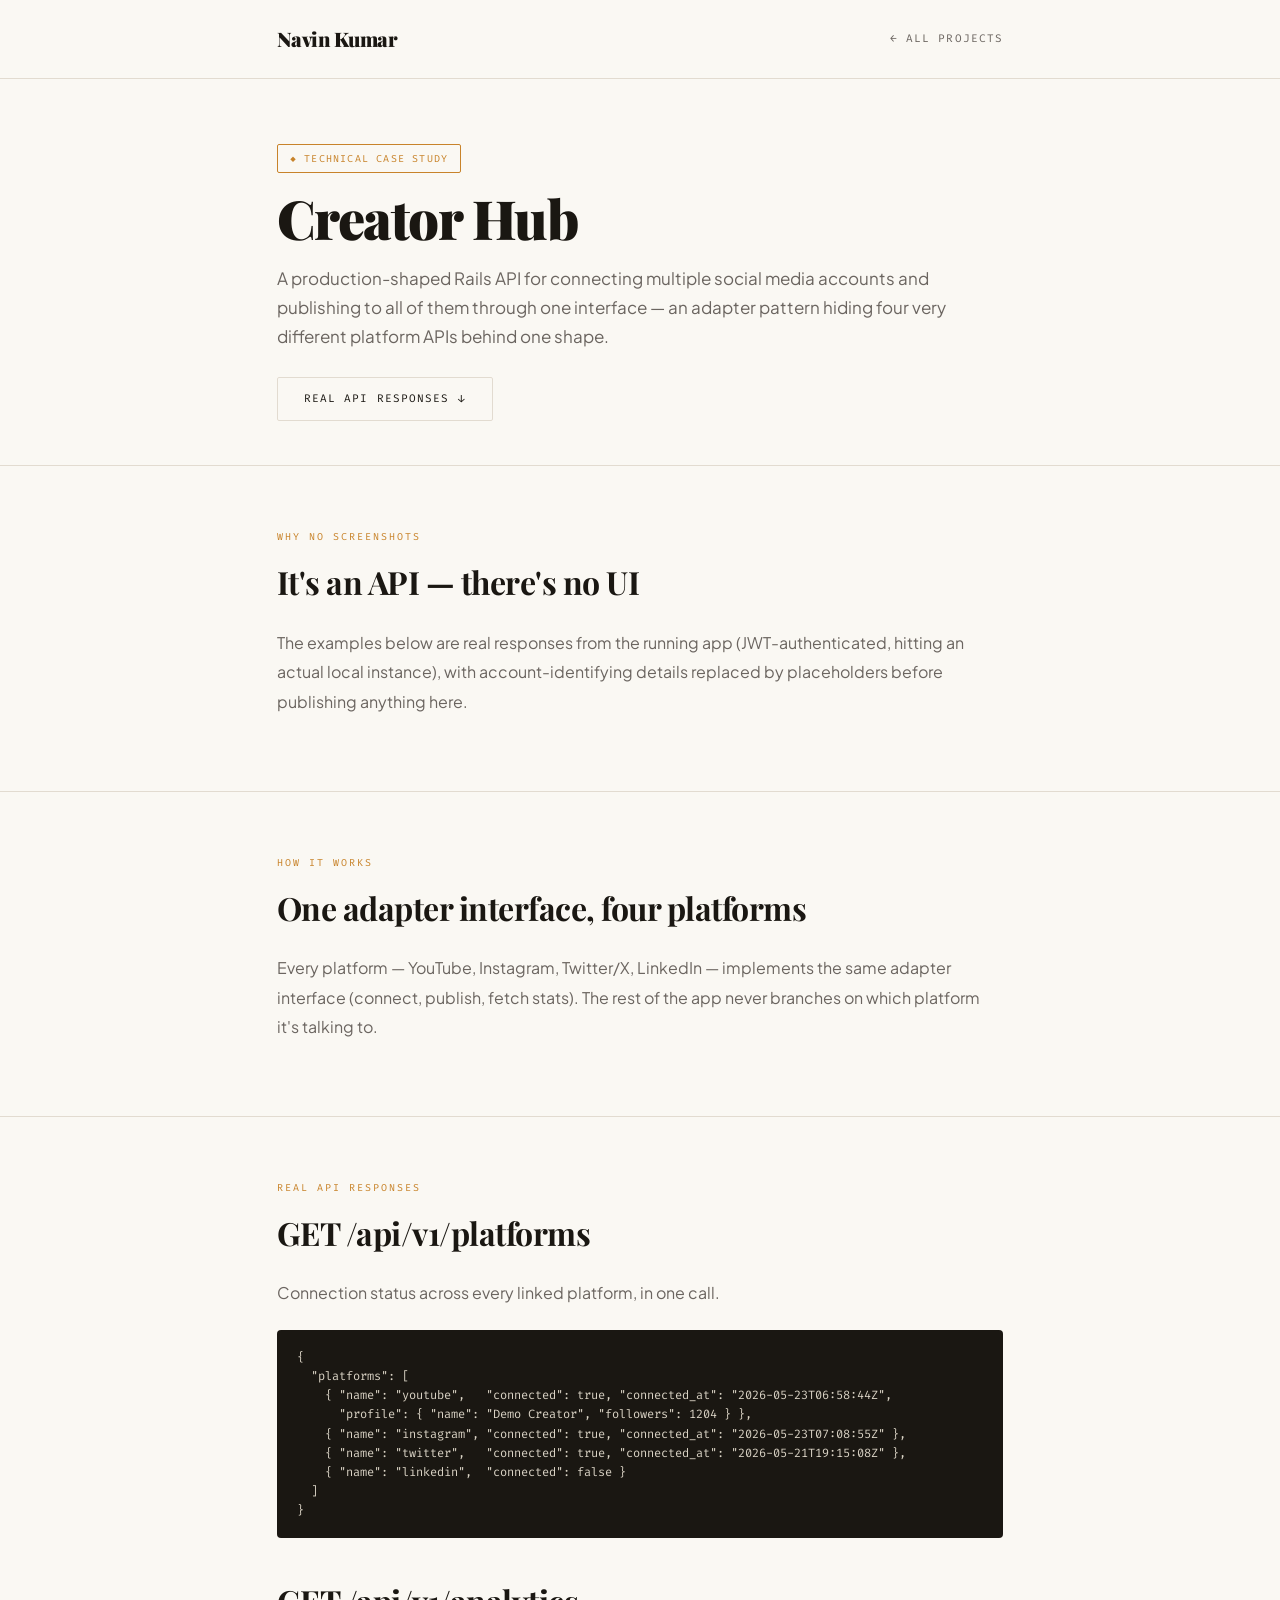
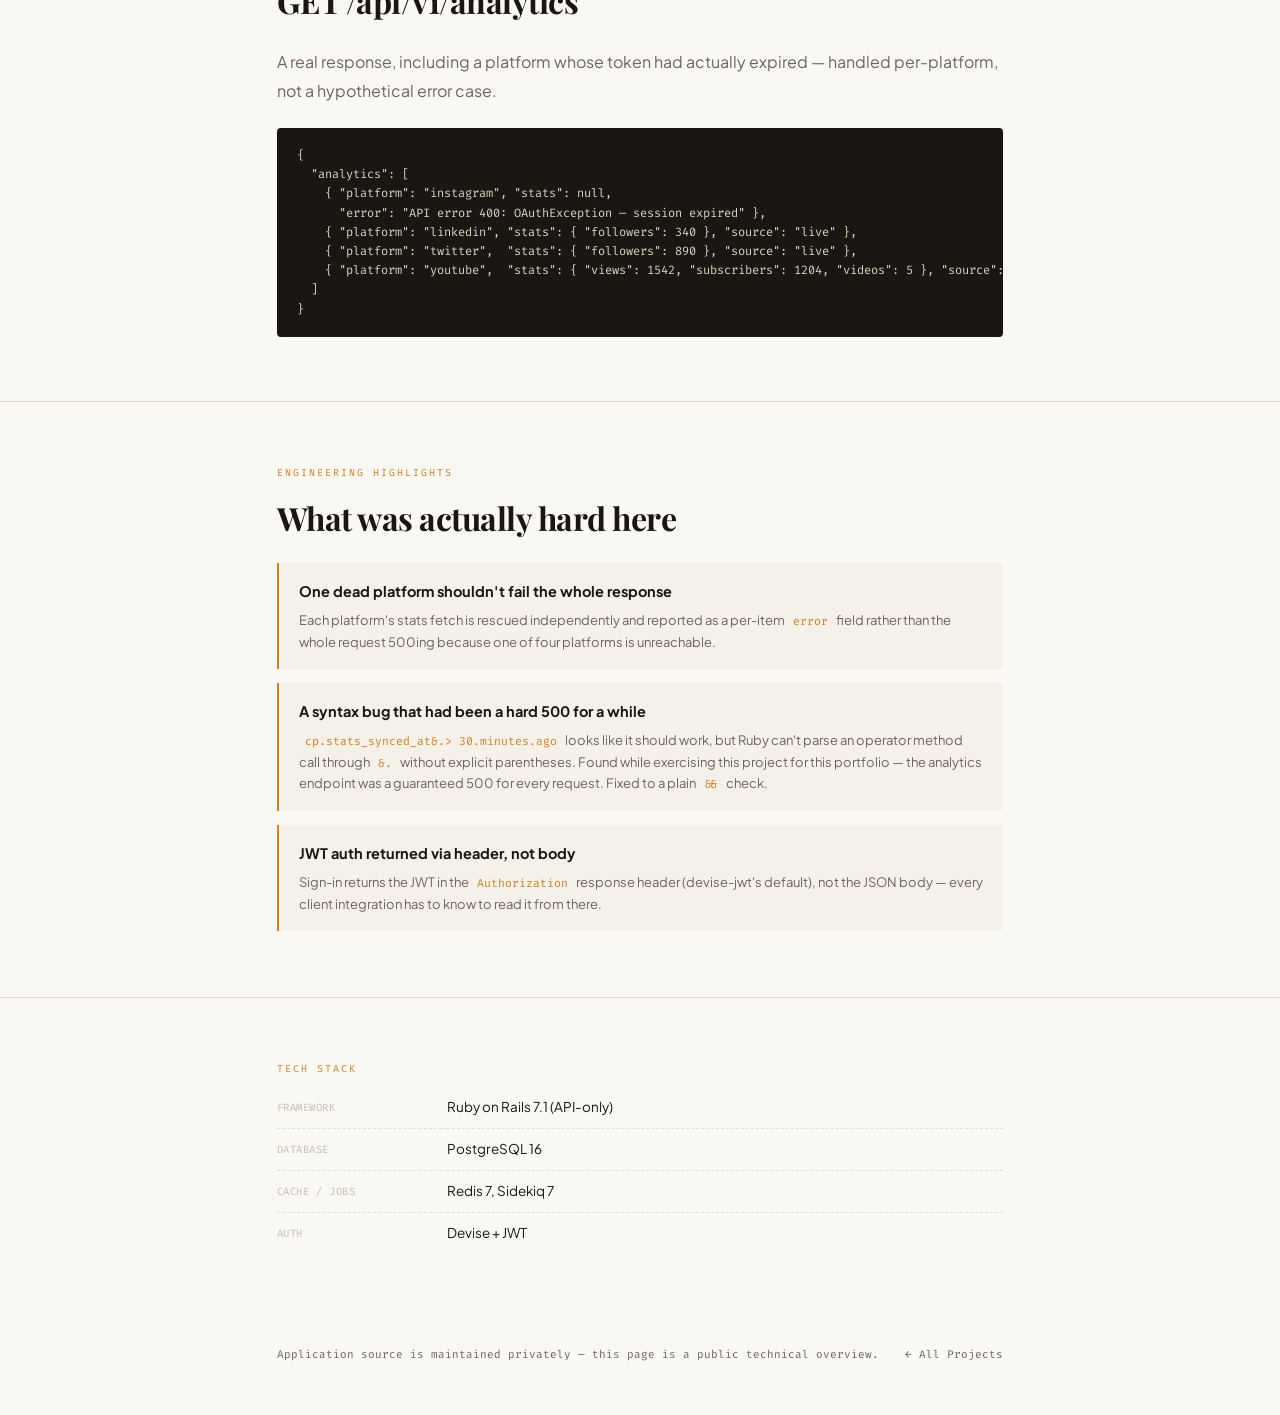
==== work/creator-hub.html @ 5b29a406 "Add a Projects section with 6 case-study pages New "Recent Builds" section (05) on the main page, ma" ====
<!doctype html>
<html lang="en">
<head>
<meta charset="utf-8">
<meta name="viewport" content="width=device-width, initial-scale=1">
<title>Creator Hub — Navin Kumar</title>
<meta name="description" content="An adapter-pattern Rails API for managing and publishing to multiple social platforms from one unified feed.">
<link rel="preconnect" href="https://fonts.googleapis.com"/>
<link rel="preconnect" href="https://fonts.gstatic.com" crossorigin/>
<link href="https://fonts.googleapis.com/css2?family=Playfair+Display:ital,wght@0,400;0,700;0,900;1,400&family=Plus+Jakarta+Sans:wght@300;400;500;600;700&family=Fira+Code:wght@300;400;500&display=swap" rel="stylesheet"/>
<link rel="stylesheet" href="case-study.css">
</head>
<body>

<header class="top">
  <div class="wrap">
    <a class="logo" href="../index.html">Navin Kumar</a>
    <a class="back" href="../index.html#projects">← All Projects</a>
  </div>
</header>

<section class="hero">
  <div class="wrap">
    <span class="status case">◆ Technical case study</span>
    <h1>Creator Hub</h1>
    <p class="dek">A production-shaped Rails API for connecting multiple social media accounts and publishing to all of them through one interface — an adapter pattern hiding four very different platform APIs behind one shape.</p>
    <div class="cta-row"><a class="btn-outline" href="#api">Real API responses ↓</a></div>
  </div>
</section>

<section class="block">
  <div class="wrap">
    <p class="sec-label">Why no screenshots</p>
    <h2>It's an API — there's no UI</h2>
    <p class="lede">The examples below are real responses from the running app (JWT-authenticated, hitting an actual local instance), with account-identifying details replaced by placeholders before publishing anything here.</p>
  </div>
</section>

<section class="block">
  <div class="wrap">
    <p class="sec-label">How it works</p>
    <h2>One adapter interface, four platforms</h2>
    <p class="lede">Every platform — YouTube, Instagram, Twitter/X, LinkedIn — implements the same adapter interface (connect, publish, fetch stats). The rest of the app never branches on which platform it's talking to.</p>
  </div>
</section>

<section class="block" id="api">
  <div class="wrap">
    <p class="sec-label">Real API responses</p>
    <h2>GET /api/v1/platforms</h2>
    <p class="lede">Connection status across every linked platform, in one call.</p>
<pre class="code">{
  "platforms": [
    { "name": "youtube",   "connected": true, "connected_at": "2026-05-23T06:58:44Z",
      "profile": { "name": "Demo Creator", "followers": 1204 } },
    { "name": "instagram", "connected": true, "connected_at": "2026-05-23T07:08:55Z" },
    { "name": "twitter",   "connected": true, "connected_at": "2026-05-21T19:15:08Z" },
    { "name": "linkedin",  "connected": false }
  ]
}</pre>

    <h2 style="margin-top:36px">GET /api/v1/analytics</h2>
    <p class="lede">A real response, including a platform whose token had actually expired — handled per-platform, not a hypothetical error case.</p>
<pre class="code">{
  "analytics": [
    { "platform": "instagram", "stats": null,
      "error": "API error 400: OAuthException — session expired" },
    { "platform": "linkedin", "stats": { "followers": 340 }, "source": "live" },
    { "platform": "twitter",  "stats": { "followers": 890 }, "source": "live" },
    { "platform": "youtube",  "stats": { "views": 1542, "subscribers": 1204, "videos": 5 }, "source": "live" }
  ]
}</pre>
  </div>
</section>

<section class="block">
  <div class="wrap">
    <p class="sec-label">Engineering highlights</p>
    <h2>What was actually hard here</h2>
    <div class="highlight">
      <h4>One dead platform shouldn't fail the whole response</h4>
      <p>Each platform's stats fetch is rescued independently and reported as a per-item <code class="k">error</code> field rather than the whole request 500ing because one of four platforms is unreachable.</p>
    </div>
    <div class="highlight">
      <h4>A syntax bug that had been a hard 500 for a while</h4>
      <p><code class="k">cp.stats_synced_at&.&gt; 30.minutes.ago</code> looks like it should work, but Ruby can't parse an operator method call through <code class="k">&.</code> without explicit parentheses. Found while exercising this project for this portfolio — the analytics endpoint was a guaranteed 500 for every request. Fixed to a plain <code class="k">&&</code> check.</p>
    </div>
    <div class="highlight">
      <h4>JWT auth returned via header, not body</h4>
      <p>Sign-in returns the JWT in the <code class="k">Authorization</code> response header (devise-jwt's default), not the JSON body — every client integration has to know to read it from there.</p>
    </div>
  </div>
</section>

<section class="block">
  <div class="wrap">
    <p class="sec-label">Tech stack</p>
    <table class="stack">
      <tr><td>Framework</td><td>Ruby on Rails 7.1 (API-only)</td></tr>
      <tr><td>Database</td><td>PostgreSQL 16</td></tr>
      <tr><td>Cache / jobs</td><td>Redis 7, Sidekiq 7</td></tr>
      <tr><td>Auth</td><td>Devise + JWT</td></tr>
    </table>
  </div>
</section>

<footer class="bottom">
  <div class="wrap">
    <span>Application source is maintained privately — this page is a public technical overview.</span>
    <a href="../index.html#projects">← All Projects</a>
  </div>
</footer>

</body>
</html>
---- work/case-study.css ----
:root {
  --cream:   #f5f0e8;
  --paper:   #faf8f3;
  --ink:     #1a1712;
  --mid:     #6b6560;
  --light:   #c4bdb2;
  --amber:   #c8832a;
  --amber-l: #e8a84a;
  --border:  #e2dbd0;
  --serif: 'Playfair Display', Georgia, serif;
  --sans:  'Plus Jakarta Sans', sans-serif;
  --mono:  'Fira Code', monospace;
  --px: clamp(20px, 6vw, 80px);
}

* { box-sizing: border-box; }
html { scroll-behavior: smooth; }
body { margin: 0; background: var(--paper); color: var(--ink); font-family: var(--sans); font-size: 15px; line-height: 1.7; }
a { color: inherit; }
img, video { max-width: 100%; display: block; }

.wrap { max-width: 880px; margin: 0 auto; padding: 0 var(--px); }

header.top { border-bottom: 1px solid var(--border); padding: 22px 0; }
header.top .wrap { display: flex; justify-content: space-between; align-items: center; }
header.top .logo { font-family: var(--serif); font-size: 20px; font-weight: 900; text-decoration: none; letter-spacing: -.5px; }
header.top .back { font-family: var(--mono); font-size: 11px; letter-spacing: .1em; text-transform: uppercase; color: var(--mid); text-decoration: none; }
header.top .back:hover { color: var(--amber); }

.hero { padding: 64px 0 44px; border-bottom: 1px solid var(--border); }
.status { font-family: var(--mono); font-size: 10px; letter-spacing: .12em; text-transform: uppercase; display: inline-block; margin-bottom: 18px; padding: 5px 12px; border: 1px solid var(--border); border-radius: 2px; }
.status.live { color: #4caf50; border-color: #4caf50; }
.status.case { color: var(--amber); border-color: var(--amber); }
.status.poc  { color: var(--mid); }
h1 { font-family: var(--serif); font-size: clamp(34px, 5vw, 54px); font-weight: 900; letter-spacing: -1.5px; line-height: 1.02; margin: 0 0 18px; }
.dek { font-family: var(--sans); font-size: clamp(15px, 1.6vw, 17px); color: var(--mid); max-width: 62ch; margin-bottom: 26px; }
.cta-row { display: flex; gap: 14px; flex-wrap: wrap; }
.btn-solid { font-family: var(--mono); font-size: 11px; letter-spacing: .1em; text-transform: uppercase; background: var(--ink); color: var(--paper); padding: 13px 26px; border-radius: 2px; text-decoration: none; display: inline-flex; align-items: center; gap: 8px; }
.btn-outline { font-family: var(--mono); font-size: 11px; letter-spacing: .1em; text-transform: uppercase; background: transparent; color: var(--ink); padding: 12px 26px; border-radius: 2px; border: 1px solid var(--border); text-decoration: none; display: inline-flex; align-items: center; gap: 8px; }
.btn-outline:hover { border-color: var(--amber); color: var(--amber); }

section.block { padding: 52px 0; border-bottom: 1px solid var(--border); }
section.block:last-of-type { border-bottom: none; }
.sec-label { font-family: var(--mono); font-size: 10px; letter-spacing: .2em; text-transform: uppercase; color: var(--amber); margin-bottom: 10px; }
h2 { font-family: var(--serif); font-size: clamp(24px, 3.5vw, 32px); font-weight: 700; letter-spacing: -.5px; margin: 0 0 18px; }
p.lede { font-family: var(--sans); font-size: clamp(14px, 1.5vw, 16px); color: var(--mid); line-height: 1.85; max-width: 68ch; margin-bottom: 22px; }
code.k { font-family: var(--mono); font-size: .88em; color: var(--amber); background: var(--cream); padding: 1px 6px; border-radius: 2px; }

.frame { border: 1px solid var(--border); border-radius: 4px; overflow: hidden; margin-bottom: 8px; background: var(--cream); }
.frame .chrome { display: flex; align-items: center; gap: 7px; padding: 9px 13px; background: var(--paper); border-bottom: 1px solid var(--border); }
.frame .dot { width: 9px; height: 9px; border-radius: 50%; background: var(--light); }
.frame .dot.a { background: #e5766c; } .frame .dot.b { background: var(--amber-l); } .frame .dot.c { background: #6ba86f; }
.frame .url { font-family: var(--mono); font-size: 10.5px; color: var(--mid); background: var(--cream); border-radius: 3px; padding: 3px 9px; margin-left: 6px; }
.shot-cap { font-family: var(--sans); font-size: 12.5px; color: var(--mid); text-align: center; margin: 0 0 30px; }
.shot-grid { display: grid; grid-template-columns: 1fr 1fr; gap: 26px; }
@media (max-width: 700px) { .shot-grid { grid-template-columns: 1fr; } }

table.stack { width: 100%; border-collapse: collapse; }
table.stack td { padding: 9px 0; border-bottom: 1px dashed var(--border); font-size: 13.5px; }
table.stack td:first-child { font-family: var(--mono); font-size: 10.5px; color: var(--light); width: 170px; text-transform: uppercase; letter-spacing: .05em; }
table.stack tr:last-child td { border-bottom: none; }

.highlight { border-left: 2px solid var(--amber); background: var(--cream); border-radius: 0 4px 4px 0; padding: 16px 20px; margin-bottom: 14px; }
.highlight h4 { font-family: var(--sans); font-size: 14.5px; font-weight: 700; margin: 0 0 6px; }
.highlight p { font-family: var(--sans); font-size: 13px; color: var(--mid); line-height: 1.65; margin: 0; }

pre.code { background: var(--ink); color: #d9d2c4; border-radius: 4px; padding: 18px 20px; overflow-x: auto; font-family: var(--mono); font-size: 12px; line-height: 1.6; }

.tag-row { display: flex; flex-wrap: wrap; gap: 6px; margin-top: 4px; }
.tag-row li { list-style: none; font-family: var(--mono); font-size: 10px; border: 1px solid var(--border); color: var(--mid); padding: 4px 10px; border-radius: 2px; }

footer.bottom { padding: 40px 0 50px; }
footer.bottom .wrap { display: flex; justify-content: space-between; align-items: center; flex-wrap: wrap; gap: 12px; font-family: var(--mono); font-size: 11px; color: var(--mid); }
footer.bottom a { text-decoration: none; }
footer.bottom a:hover { color: var(--amber); }
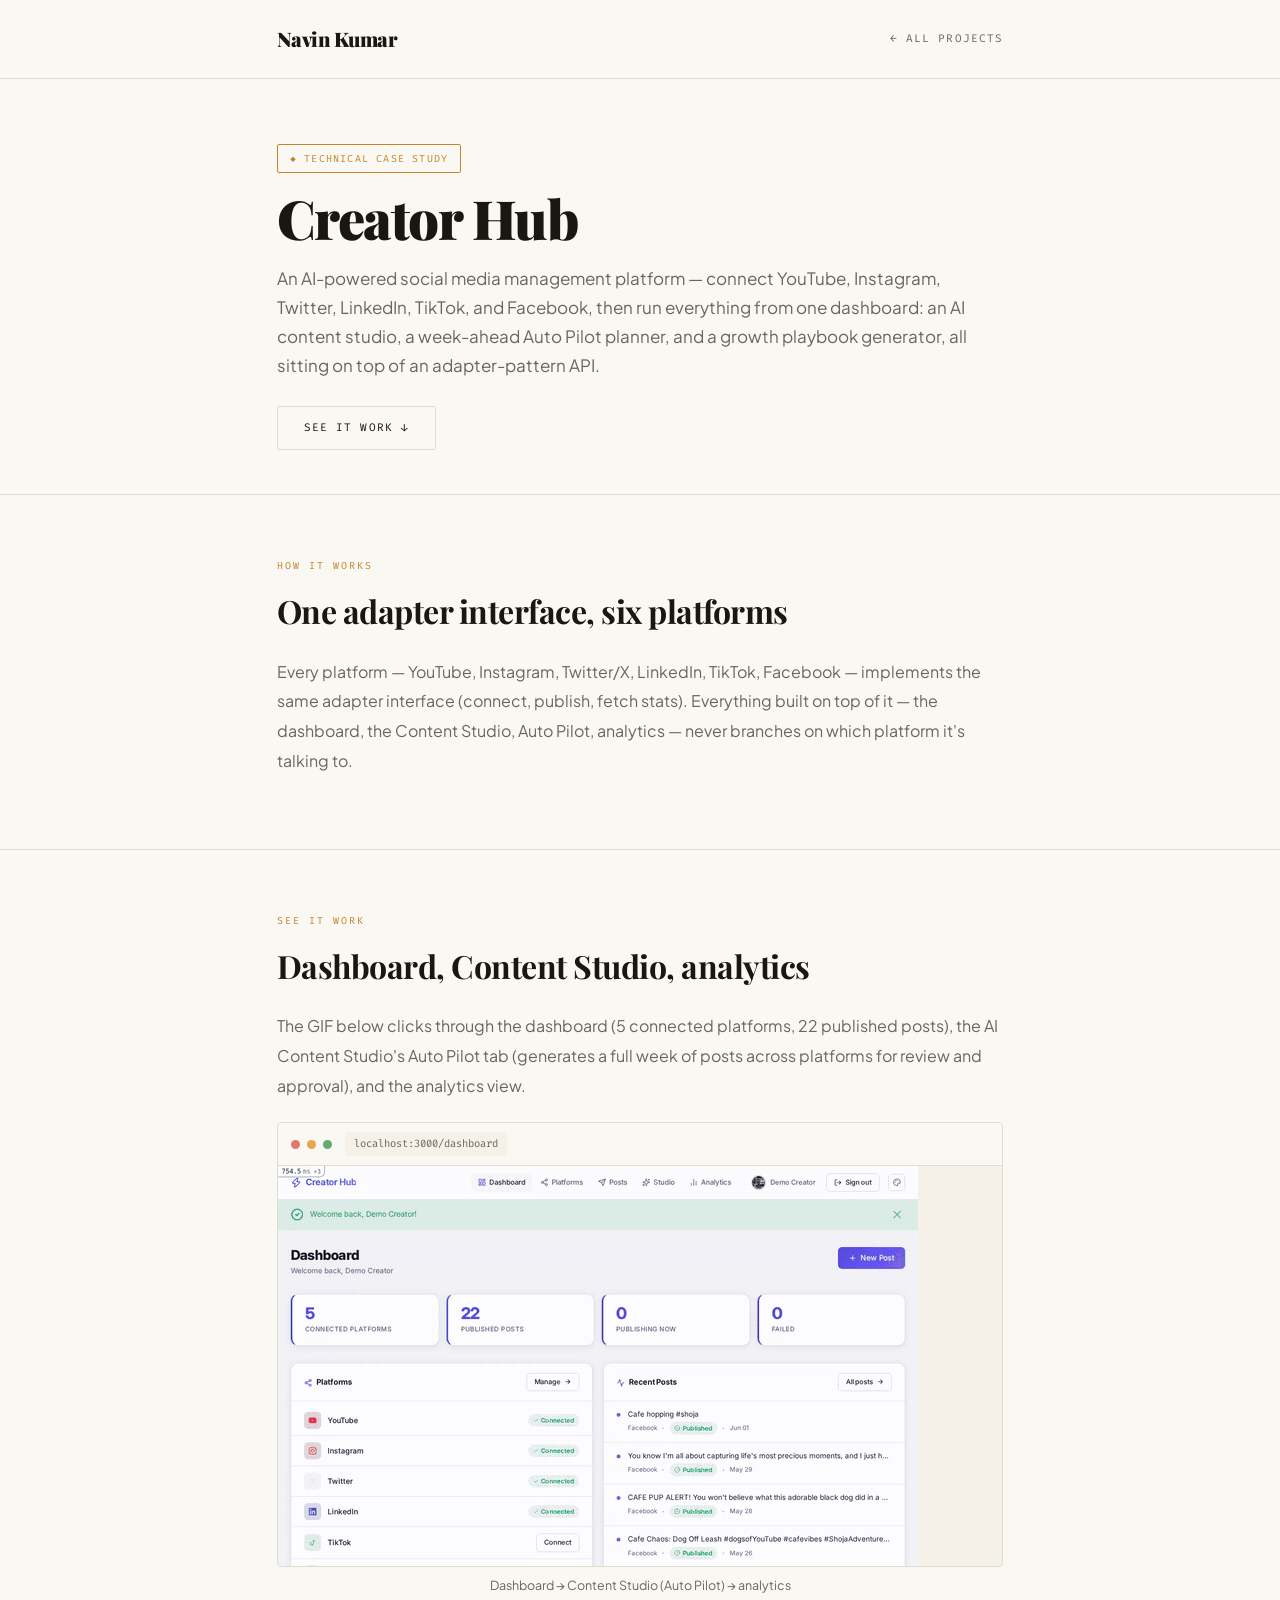
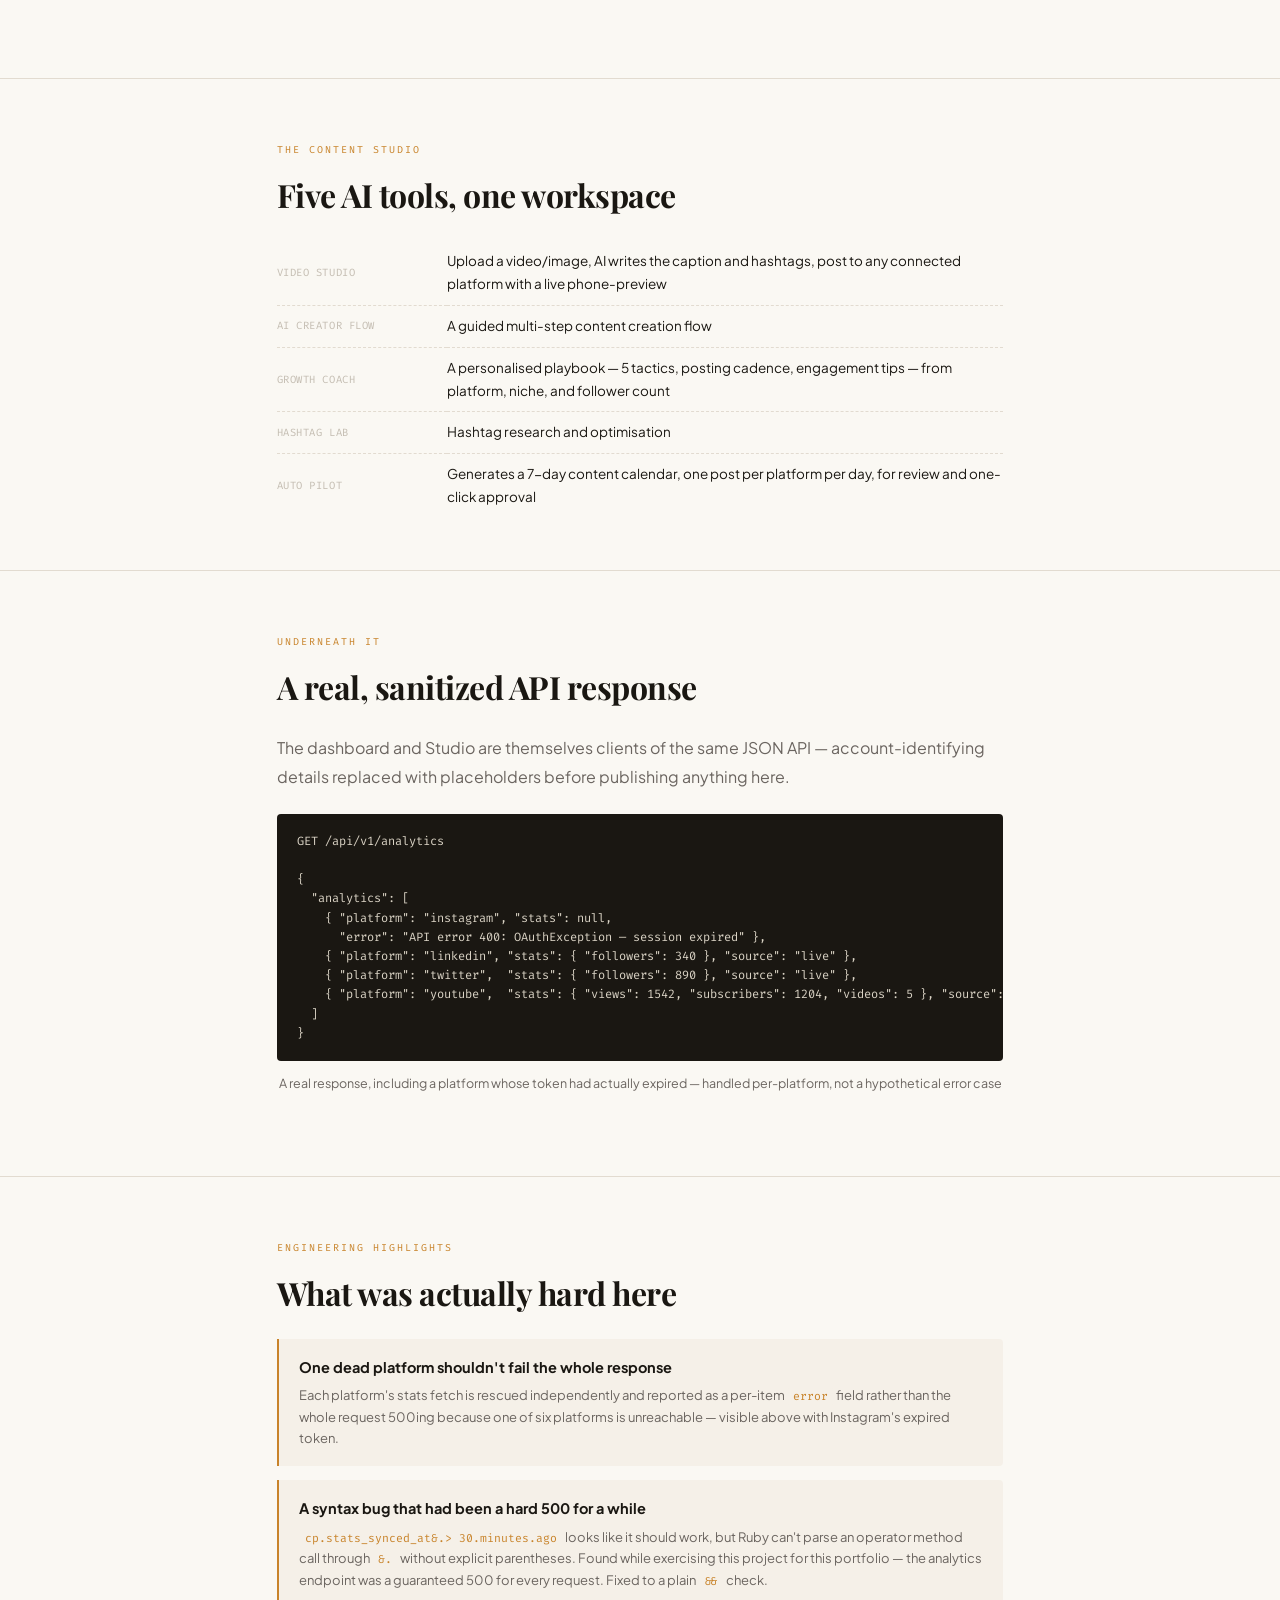
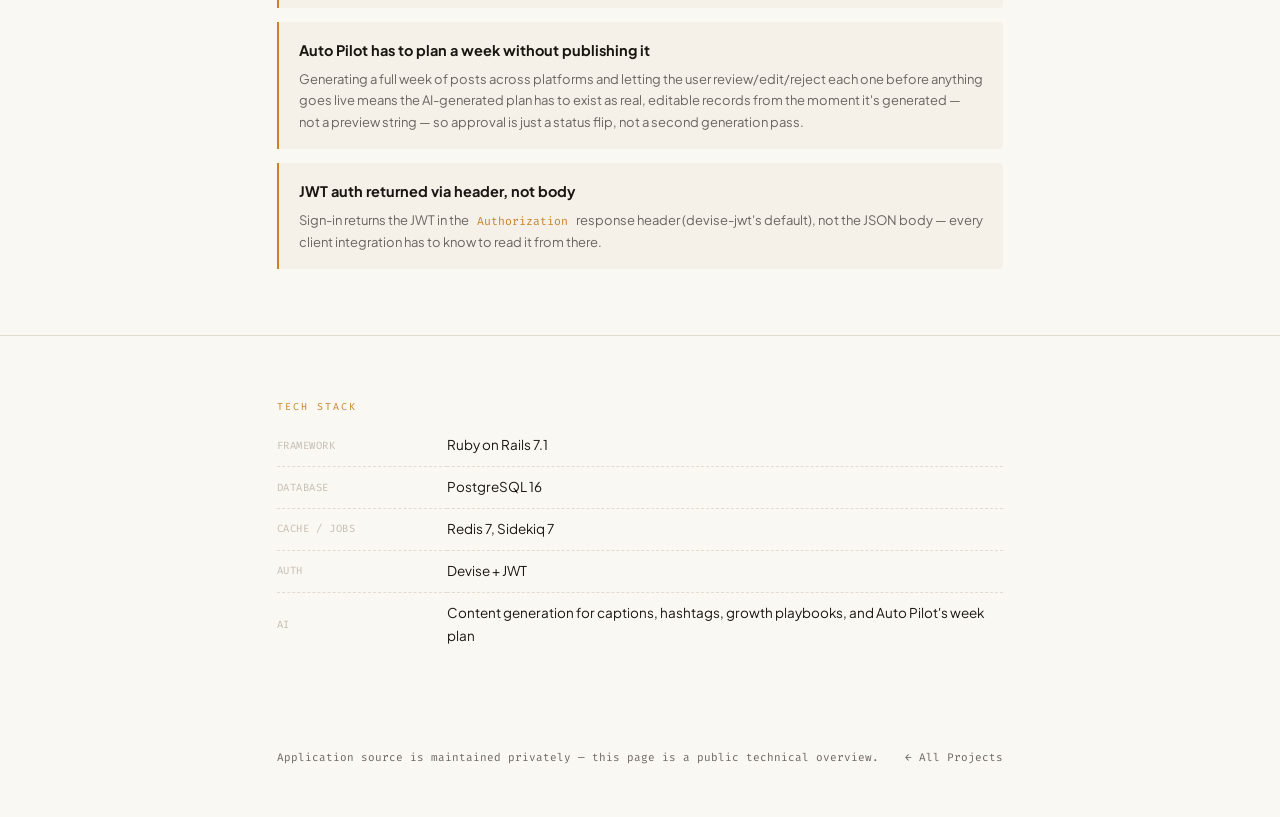
==== commit f1066e78: "Correct Creator Hub — it has a full UI, not just a JSON API Missed this originally: it's an AI-power" ====
--- a/work/creator-hub.html
+++ b/work/creator-hub.html
@@ -4,7 +4,7 @@
 <meta charset="utf-8">
 <meta name="viewport" content="width=device-width, initial-scale=1">
 <title>Creator Hub — Navin Kumar</title>
-<meta name="description" content="An adapter-pattern Rails API for managing and publishing to multiple social platforms from one unified feed.">
+<meta name="description" content="An AI-powered social media management platform — a content studio, week-ahead Auto Pilot planning, and a unified adapter-pattern API across six platforms.">
 <link rel="preconnect" href="https://fonts.googleapis.com"/>
 <link rel="preconnect" href="https://fonts.gstatic.com" crossorigin/>
 <link href="https://fonts.googleapis.com/css2?family=Playfair+Display:ital,wght@0,400;0,700;0,900;1,400&family=Plus+Jakarta+Sans:wght@300;400;500;600;700&family=Fira+Code:wght@300;400;500&display=swap" rel="stylesheet"/>
@@ -23,45 +23,51 @@
   <div class="wrap">
     <span class="status case">◆ Technical case study</span>
     <h1>Creator Hub</h1>
-    <p class="dek">A production-shaped Rails API for connecting multiple social media accounts and publishing to all of them through one interface — an adapter pattern hiding four very different platform APIs behind one shape.</p>
-    <div class="cta-row"><a class="btn-outline" href="#api">Real API responses ↓</a></div>
-  </div>
-</section>
-
-<section class="block">
-  <div class="wrap">
-    <p class="sec-label">Why no screenshots</p>
-    <h2>It's an API — there's no UI</h2>
-    <p class="lede">The examples below are real responses from the running app (JWT-authenticated, hitting an actual local instance), with account-identifying details replaced by placeholders before publishing anything here.</p>
+    <p class="dek">An AI-powered social media management platform — connect YouTube, Instagram, Twitter, LinkedIn, TikTok, and Facebook, then run everything from one dashboard: an AI content studio, a week-ahead Auto Pilot planner, and a growth playbook generator, all sitting on top of an adapter-pattern API.</p>
+    <div class="cta-row"><a class="btn-outline" href="#screens">See it work ↓</a></div>
   </div>
 </section>
 
 <section class="block">
   <div class="wrap">
     <p class="sec-label">How it works</p>
-    <h2>One adapter interface, four platforms</h2>
-    <p class="lede">Every platform — YouTube, Instagram, Twitter/X, LinkedIn — implements the same adapter interface (connect, publish, fetch stats). The rest of the app never branches on which platform it's talking to.</p>
+    <h2>One adapter interface, six platforms</h2>
+    <p class="lede">Every platform — YouTube, Instagram, Twitter/X, LinkedIn, TikTok, Facebook — implements the same adapter interface (connect, publish, fetch stats). Everything built on top of it — the dashboard, the Content Studio, Auto Pilot, analytics — never branches on which platform it's talking to.</p>
   </div>
 </section>
 
-<section class="block" id="api">
+<section class="block" id="screens">
   <div class="wrap">
-    <p class="sec-label">Real API responses</p>
-    <h2>GET /api/v1/platforms</h2>
-    <p class="lede">Connection status across every linked platform, in one call.</p>
-<pre class="code">{
-  "platforms": [
-    { "name": "youtube",   "connected": true, "connected_at": "2026-05-23T06:58:44Z",
-      "profile": { "name": "Demo Creator", "followers": 1204 } },
-    { "name": "instagram", "connected": true, "connected_at": "2026-05-23T07:08:55Z" },
-    { "name": "twitter",   "connected": true, "connected_at": "2026-05-21T19:15:08Z" },
-    { "name": "linkedin",  "connected": false }
-  ]
-}</pre>
+    <p class="sec-label">See it work</p>
+    <h2>Dashboard, Content Studio, analytics</h2>
+    <p class="lede">The GIF below clicks through the dashboard (5 connected platforms, 22 published posts), the AI Content Studio's Auto Pilot tab (generates a full week of posts across platforms for review and approval), and the analytics view.</p>
+    <div class="frame"><div class="chrome"><span class="dot a"></span><span class="dot b"></span><span class="dot c"></span><span class="url">localhost:3000/dashboard</span></div><img src="img/creator-hub/demo.gif" alt="Creator Hub walkthrough — dashboard, content studio, analytics" loading="lazy"></div>
+    <p class="shot-cap">Dashboard → Content Studio (Auto Pilot) → analytics</p>
+  </div>
+</section>
 
-    <h2 style="margin-top:36px">GET /api/v1/analytics</h2>
-    <p class="lede">A real response, including a platform whose token had actually expired — handled per-platform, not a hypothetical error case.</p>
-<pre class="code">{
+<section class="block">
+  <div class="wrap">
+    <p class="sec-label">The Content Studio</p>
+    <h2>Five AI tools, one workspace</h2>
+    <table class="stack">
+      <tr><td>Video Studio</td><td>Upload a video/image, AI writes the caption and hashtags, post to any connected platform with a live phone-preview</td></tr>
+      <tr><td>AI Creator Flow</td><td>A guided multi-step content creation flow</td></tr>
+      <tr><td>Growth Coach</td><td>A personalised playbook — 5 tactics, posting cadence, engagement tips — from platform, niche, and follower count</td></tr>
+      <tr><td>Hashtag Lab</td><td>Hashtag research and optimisation</td></tr>
+      <tr><td>Auto Pilot</td><td>Generates a 7-day content calendar, one post per platform per day, for review and one-click approval</td></tr>
+    </table>
+  </div>
+</section>
+
+<section class="block">
+  <div class="wrap">
+    <p class="sec-label">Underneath it</p>
+    <h2>A real, sanitized API response</h2>
+    <p class="lede">The dashboard and Studio are themselves clients of the same JSON API — account-identifying details replaced with placeholders before publishing anything here.</p>
+<pre class="code">GET /api/v1/analytics
+
+{
   "analytics": [
     { "platform": "instagram", "stats": null,
       "error": "API error 400: OAuthException — session expired" },
@@ -70,6 +76,7 @@
     { "platform": "youtube",  "stats": { "views": 1542, "subscribers": 1204, "videos": 5 }, "source": "live" }
   ]
 }</pre>
+    <p class="shot-cap">A real response, including a platform whose token had actually expired — handled per-platform, not a hypothetical error case</p>
   </div>
 </section>
 
@@ -79,11 +86,15 @@
     <h2>What was actually hard here</h2>
     <div class="highlight">
       <h4>One dead platform shouldn't fail the whole response</h4>
-      <p>Each platform's stats fetch is rescued independently and reported as a per-item <code class="k">error</code> field rather than the whole request 500ing because one of four platforms is unreachable.</p>
+      <p>Each platform's stats fetch is rescued independently and reported as a per-item <code class="k">error</code> field rather than the whole request 500ing because one of six platforms is unreachable — visible above with Instagram's expired token.</p>
     </div>
     <div class="highlight">
       <h4>A syntax bug that had been a hard 500 for a while</h4>
       <p><code class="k">cp.stats_synced_at&.&gt; 30.minutes.ago</code> looks like it should work, but Ruby can't parse an operator method call through <code class="k">&.</code> without explicit parentheses. Found while exercising this project for this portfolio — the analytics endpoint was a guaranteed 500 for every request. Fixed to a plain <code class="k">&&</code> check.</p>
+    </div>
+    <div class="highlight">
+      <h4>Auto Pilot has to plan a week without publishing it</h4>
+      <p>Generating a full week of posts across platforms and letting the user review/edit/reject each one before anything goes live means the AI-generated plan has to exist as real, editable records from the moment it's generated — not a preview string — so approval is just a status flip, not a second generation pass.</p>
     </div>
     <div class="highlight">
       <h4>JWT auth returned via header, not body</h4>
@@ -96,10 +107,11 @@
   <div class="wrap">
     <p class="sec-label">Tech stack</p>
     <table class="stack">
-      <tr><td>Framework</td><td>Ruby on Rails 7.1 (API-only)</td></tr>
+      <tr><td>Framework</td><td>Ruby on Rails 7.1</td></tr>
       <tr><td>Database</td><td>PostgreSQL 16</td></tr>
       <tr><td>Cache / jobs</td><td>Redis 7, Sidekiq 7</td></tr>
       <tr><td>Auth</td><td>Devise + JWT</td></tr>
+      <tr><td>AI</td><td>Content generation for captions, hashtags, growth playbooks, and Auto Pilot's week plan</td></tr>
     </table>
   </div>
 </section>
